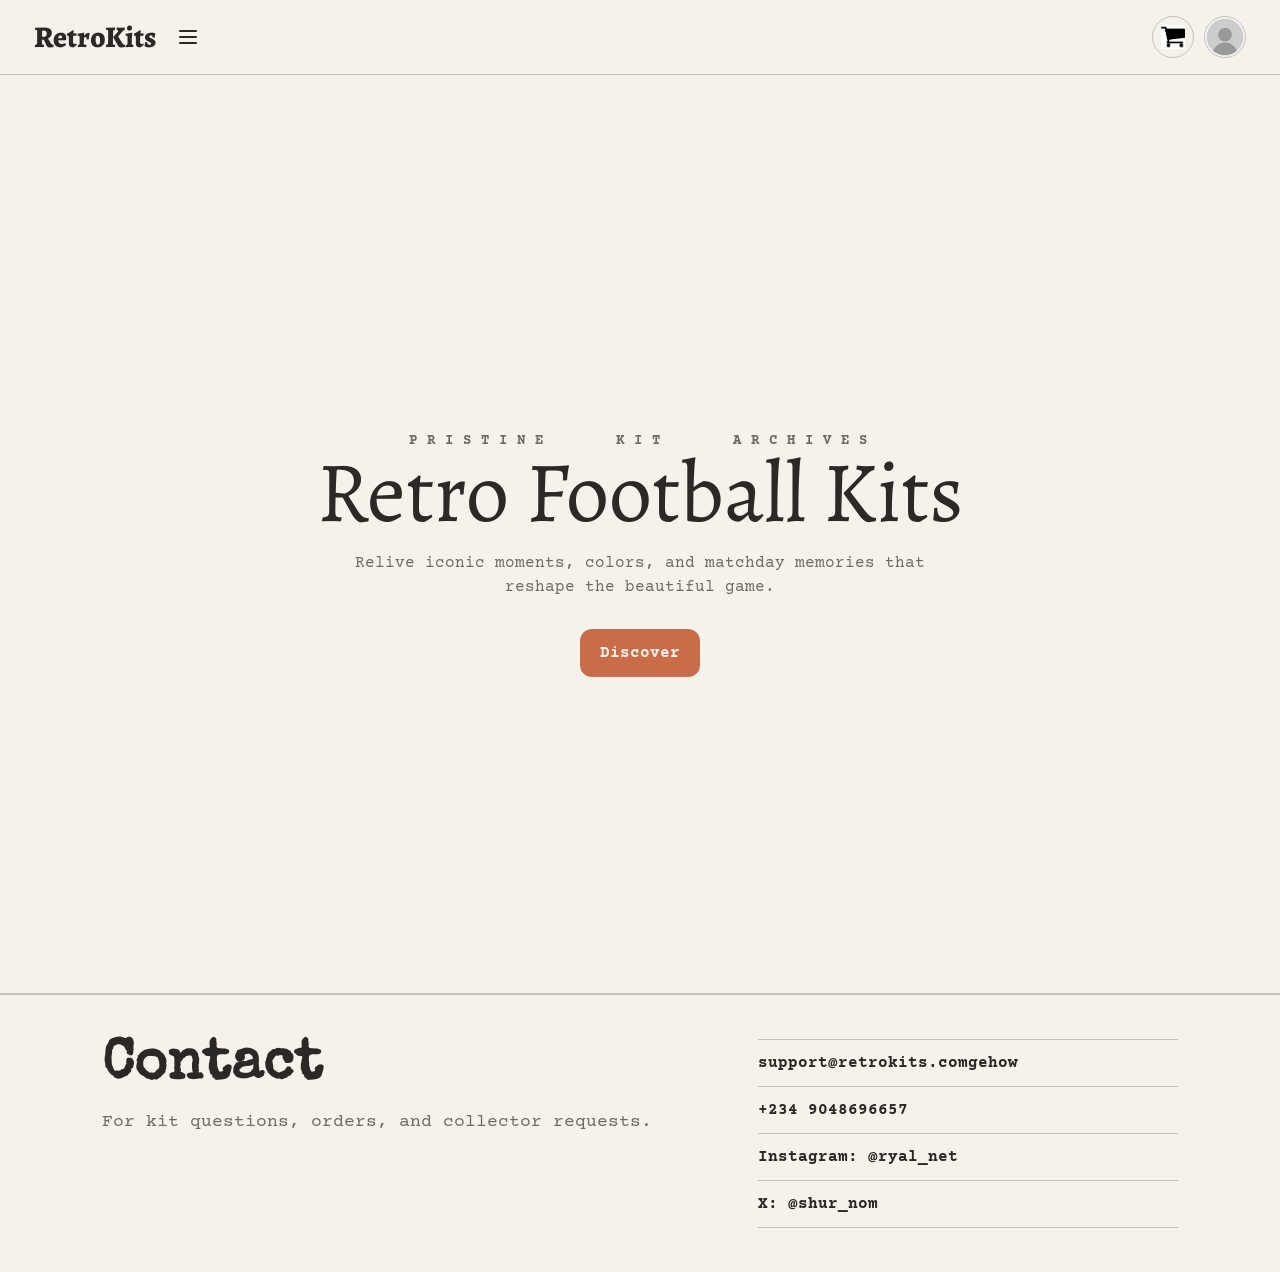
==== index.html @ 8211f749 "First Pushr" ====
<!DOCTYPE html>
<html lang="en">
<head>
  <meta charset="UTF-8">
  <meta name="viewport" content="width=device-width, initial-scale=1.0">
  <title>RetroKits Store</title>
  <link rel="stylesheet" href="style.css">
</head>
<body class="home-page">

<header class="navbar">
  <div class="brand-menu">
    <a class="logo" href="index.html">RetroKits</a>
    <button class="menu-toggle" type="button">
      <span></span>
      <span></span>
      <span></span>
    </button>
  </div>

  <nav class="site-menu" id="siteMenu">
    <a href="index.html">Home</a>
    <a href="pages/shop.html">Shop</a>
    <a href="pages/cart.html">Cart (<span id="cart-count">0</span>)</a>
    <button id="themeToggle" type="button">Toggle Theme</button>
  </nav>

  <div class="navbar-actions">
    <a class="cart-icon-link" href="pages/cart.html" aria-label="Cart">
      <img class="cart-icon" data-cart-icon alt="Cart">
    </a>
    <a class="profile-link" href="pages/profile.html">
      <span class="profile-icon"></span>
    </a>
  </div>
</header>

<section class="hero">
  <div class="hero-content">
    <p class="eyebrow">Pristine Kit Archives</p>
    <h1>Retro Football Kits</h1>
    <p class="hero-copy">Relive iconic moments, colors, and matchday memories that reshape the beautiful game.</p>
    <div class="hero-actions">
      <a class="btn" href="pages/shop.html">Discover</a>
    </div>
  </div>
</section>

<footer class="site-footer">
  <div>
    <h2>Contact</h2>
    <p>For kit questions, orders, and collector requests.</p>
  </div>

  <div class="footer-links">
    <a href="mailto:support@retrokits.com">support@retrokits.comgehow</a>
    <a href="tel:+2348000000000">+234 9048696657</a>
    <a href="https://www.instagram.com/stitchng" target="_blank" rel="noreferrer">Instagram: @ryal_net</a>
    <a href="https://x.com/stitchng" target="_blank" rel="noreferrer">X: @shur_nom</a>
  </div>
</footer>

<script src="script.js"></script>

</body>
</html>
---- style.css ----
@import url("https://fonts.googleapis.com/css2?family=Courier+Prime:wght@400;700&family=Special+Elite&family=Alegreya:wght@500;700;800&family=Alegreya+Sans:wght@400;500;700&display=swap");
@import url("https://fonts.cdnfonts.com/css/arexa");

body {
  margin: 0;
  font-family: "Courier Prime", "Courier New", monospace;
  background: var(--bg);
  color: var(--text);
  transition: 0.3s;
}

[hidden] {
  display: none !important;
}

.home-page {
  font-family: "Courier Prime", "Courier New", monospace;
}

.home-page h1,
.home-page h2,
.home-page h3 {
  font-family: "Special Elite", "Courier Prime", "Courier New", monospace;
}

.home-page .logo {
  font-family: "Alegreya", Georgia, serif;
  font-weight: 800;
}

.home-page .btn,
.home-page button,
.home-page nav a,
.home-page .card-meta,
.home-page .eyebrow {
  font-family: "Courier Prime", "Courier New", monospace;
}

h1,
h2,
h3,
.logo {
  font-family: "Alegreya", Georgia, serif;
}

.btn,
button,
nav a,
.card-meta,
.eyebrow {
  font-family: "Alegreya Sans", "Trebuchet MS", Arial, sans-serif;
}

body:not(.home-page) {
  font-family: "Alegreya Sans", "Trebuchet MS", Arial, sans-serif;
}

body:not(.home-page) .logo {
  font-family: "Alegreya", Georgia, serif;
  font-weight: 800;
}

.home-page .hero h1 {
  font-family: "Arexa", "Alegreya", Georgia, serif;
  font-weight: 400;
  letter-spacing: 0;
}

:root {
  --bg: #F5F1EB;
  --secondary: #D9E2EC;
  --text: #2b2926;
  --card: #fffaf3;
  --placeholder: #D9E2EC;
  --placeholder-text: #67717a;
  --placeholder-hover: #cbd7e2;
  --muted: #6f6a63;
  --line: #c9c1b6;
  --accent: #C96C4A;
  --accent-dark: #a9583d;
  --control: #fffaf3;
  --control-hover: #ebe4dc;
  --radius: 12px;
  --radius-lg: 16px;
}

.dark {
  --bg: #171614;
  --secondary: #303943;
  --text: #F5F1EB;
  --card: #211f1c;
  --placeholder: #303943;
  --placeholder-text: #c5ccd3;
  --placeholder-hover: #3b4651;
  --muted: #c9c0b5;
  --line: #4a443d;
  --accent: #C96C4A;
  --accent-dark: #dd7f5c;
  --control: #211f1c;
  --control-hover: #2a2723;
}

.navbar {
  display: flex;
  justify-content: space-between;
  gap: 18px;
  padding: 16px 34px;
  background: var(--bg);
  align-items: center;
  position: sticky;
  top: 0;
  z-index: 10;
  border-bottom: 1px solid var(--line);
}

.dark .navbar {
  background: var(--bg);
}

.brand-menu {
  align-items: center;
  display: flex;
  gap: 12px;
  position: relative;
}

.menu-toggle {
  align-items: center;
  background: transparent;
  border: 0;
  border-radius: 0;
  display: inline-flex;
  flex-direction: column;
  gap: 4px;
  height: 40px;
  justify-content: center;
  padding: 0;
  position: relative;
  width: 40px;
}

.menu-toggle:hover {
  background: transparent;
}

.menu-toggle > span {
  background: var(--text);
  border-radius: 999px;
  display: block;
  height: 2px;
  transition: transform 0.18s, opacity 0.18s;
  width: 18px;
}

.navbar.menu-open .menu-toggle > span:nth-child(1) {
  transform: translateY(6px) rotate(45deg);
}

.navbar.menu-open .menu-toggle > span:nth-child(2) {
  opacity: 0;
}

.navbar.menu-open .menu-toggle > span:nth-child(3) {
  transform: translateY(-6px) rotate(-45deg);
}

.site-menu {
  align-items: stretch;
  background: var(--card);
  border: 1px solid var(--line);
  border-radius: var(--radius);
  box-shadow: 0 18px 44px rgba(35, 49, 45, 0.16);
  display: none;
  flex-direction: column;
  min-width: 190px;
  padding: 8px;
  position: absolute;
  left: 34px;
  right: auto;
  top: calc(100% + 10px);
}

.navbar.menu-open .site-menu {
  display: flex;
}

.site-menu a,
.site-menu button {
  background: transparent;
  border: 0;
  border-radius: 8px;
  color: var(--text);
  font-size: 15px;
  font-weight: 700;
  margin: 0;
  padding: 11px 12px;
  text-align: left;
  text-decoration: none;
}

.site-menu a:hover,
.site-menu button:hover {
  background: var(--control-hover);
  color: var(--text);
}

.navbar-actions {
  align-items: center;
  display: flex;
  gap: 10px;
  margin-left: auto;
}

.cart-icon-link,
.profile-link {
  align-items: center;
  border: 1px solid var(--line);
  border-radius: 50%;
  color: var(--text);
  display: inline-flex;
  height: 40px;
  justify-content: center;
  overflow: hidden;
  position: relative;
  text-decoration: none;
  width: 40px;
}

.cart-icon-link:hover,
.profile-link:hover,
.profile-link.is-current {
  background: var(--control-hover);
}

.cart-icon {
  display: block;
  height: 24px;
  object-fit: contain;
  width: 24px;
}

.profile-icon {
  background: url("assets/profile-picture.jpg") center / cover no-repeat;
  border-radius: 50%;
  display: block;
  height: 100%;
  transition: transform 0.18s ease;
  width: 100%;
}

.profile-link:hover .profile-icon,
.profile-link.is-current .profile-icon {
  transform: scale(1.5);
}

.logo {
  font-weight: bold;
  font-size: 30px;
  color: var(--text);
  text-decoration: none;
}

.hero {
  min-height: calc(100vh - 66px);
  display: flex;
  flex-direction: column;
  align-items: center;
  justify-content: center;
  padding: 56px 8vw 28px;
  color: var(--text);
  text-align: center;
  position: relative;
  overflow: hidden;
  background: var(--bg);
  border-bottom: 1px solid var(--line);
}

.hero-content {
  max-width: 720px;
  margin: auto 0;
}

.eyebrow {
  align-items: center;
  margin-bottom: 0px;
  margin-left: 5px;
  margin-bottom: 10px;
  color: var(--muted);
  font-size: 14px;
  font-weight: 1000;
  letter-spacing: 10px;
  text-transform: uppercase;
  word-spacing: 45px;
}

.hero h1 {
  margin: 0 auto;
  max-width: 760px;
  font-size: clamp(42px, 8vw, 86px);
  line-height: 0.8;
}

.hero-copy {
  max-width: 580px;
  margin: 24px auto 0;
  color: var(--muted);
  font-size: 16px;
  line-height: 1.5;
}

.hero-actions {
  display: flex;
  justify-content: center;
  margin-top: 30px;
}

.btn {
  display: inline-block;
  padding: 15px 20px;
  background: var(--accent);
  color: var(--bg);
  text-decoration: none;
  border-radius: var(--radius);
  font-weight: 700;
  position: relative;
  transition: background 0.2s, color 0.2s, transform 0.5s;
}

.hero .btn:hover {
  background: var(--accent-dark);
  border-color: var(--accent-dark);
  color: var(--bg);
  transform: scale(1.1);
}

.hero-actions .btn {
  animation: discoverFloat 2s ease-in-out infinite;
}

.hero-actions .btn:hover {
  animation-play-state: paused;
}

@keyframes discoverFloat {
  0%, 100% { top: 0; }
  40% { top: -20px; }
}


.btn-secondary {
  background: transparent;
  border: 1px solid var(--text);
  color: var(--text);
}

.btn-secondary:hover {
  background: var(--text);
  color: var(--bg);
}

.hero-highlights {
  display: flex;
  flex-wrap: wrap;
  gap: 12px;
  justify-content: center;
  margin-top: 0;
  padding-top: 0;
}

.hero-highlights span {
  padding: 10px 14px;
  background: var(--card);
  border: 1px solid var(--line);
  border-radius: var(--radius);
  color: var(--text);
  font-weight: 700;
}

.site-footer {
  align-items: start;
  border-top: 1px solid var(--line);
  display: grid;
  gap: 32px;
  grid-template-columns: minmax(0, 1fr) minmax(260px, 420px);
  padding: 44px 8vw;
}

.site-footer h2 {
  font-size: clamp(34px, 5vw, 56px);
  line-height: 1;
  margin: 0 0 14px;
}

.site-footer p {
  color: var(--muted);
  font-size: 18px;
  line-height: 1.5;
  margin: 0;
}

.footer-links {
  border-top: 1px solid var(--line);
}

.footer-links a {
  border-bottom: 1px solid var(--line);
  color: var(--text);
  display: block;
  font-weight: 700;
  padding: 14px 0;
  text-decoration: none;
}

.footer-links a:hover {
  color: var(--muted);
}

.grid {
  display: grid;
  gap: 20px;
  grid-template-columns: repeat(auto-fit, minmax(220px, 1fr));
  padding: 0 20px 40px;
}

.shop-page {
  box-sizing: border-box;
  height: calc(100vh - 67px);
  overflow: hidden;
  padding: 34px 20px 20px;
}

.shop-header {
  display: grid;
  gap: 24px;
  margin: 0 auto 28px;
  max-width: 1180px;
}

.shop-header h1 {
  font-size: clamp(42px, 7vw, 76px);
  line-height: 1;
  margin: 0;
}

.shop-layout {
  align-items: stretch;
  display: grid;
  gap: 28px;
  grid-template-columns: minmax(230px, 280px) minmax(0, 1fr);
  height: 100%;
  margin: 0 auto;
  max-width: 1320px;
}

.shop-sidebar {
  min-height: 0;
  min-width: 0;
  overflow-x: hidden;
  overflow-y: auto;
  scrollbar-gutter: stable;
}

.control-panel,
.filter-group {
  border-bottom: 1px solid var(--line);
}

.filter-group:last-child {
  border-bottom: 0;
}

.panel-heading,
.filter-heading {
  color: var(--text);
  font-family: "Alegreya Sans", "Trebuchet MS", Arial, sans-serif;
  font-size: 14px;
  font-weight: 800;
  letter-spacing: 0;
  line-height: 1;
  margin: 0;
  padding: 16px 0 10px;
  text-transform: uppercase;
}

.panel-body {
  padding: 0 0 18px;
}

.field-label {
  color: var(--muted);
  display: grid;
  font-size: 13px;
  font-weight: 700;
  gap: 8px;
  text-transform: uppercase;
}

.field-label input,
.field-label select {
  background: var(--control);
  border: 1px solid var(--line);
  border-radius: var(--radius);
  color: var(--text);
  font: inherit;
  padding: 12px;
  width: 100%;
  box-sizing: border-box;
}

.shop-search-input {
  background: var(--control);
  border: 1px solid var(--line);
  border-radius: var(--radius);
  color: var(--text);
  font: inherit;
  padding: 12px;
  width: 100%;
  box-sizing: border-box;
}

.sort-direction {
  display: grid;
  gap: 8px;
  grid-template-columns: 1fr 1fr;
  margin-top: 12px;
}

.direction-button {
  align-items: center;
  background: var(--control);
  border: 1px solid var(--line);
  color: var(--text);
  display: inline-flex;
  font-size: 24px;
  height: 42px;
  justify-content: center;
  padding: 0;
  position: relative;
}

.direction-button.is-active {
  border-color: var(--text);
  box-shadow: inset 0 0 0 2px var(--text);
}

.direction-button::after {
  background: var(--text);
  border: 1px solid var(--line);
  border-radius: 8px;
  bottom: calc(100% + 8px);
  color: var(--bg);
  content: attr(data-tooltip);
  font-size: 12px;
  font-weight: 700;
  left: 50%;
  line-height: 1;
  opacity: 0;
  padding: 7px 8px;
  pointer-events: none;
  position: absolute;
  transform: translate(-50%, 4px);
  transition: opacity 0.16s, transform 0.16s;
  white-space: nowrap;
  z-index: 6;
}

.direction-button:hover::after,
.direction-button:focus-visible::after {
  opacity: 1;
  transform: translate(-50%, 0);
}

.filter-options {
  display: grid;
  gap: 10px;
  padding: 0 0 16px;
}

.filter-option {
  align-items: center;
  color: var(--text);
  cursor: pointer;
  display: flex;
  gap: 10px;
  font-weight: 700;
}

.filter-option input {
  accent-color: var(--text);
  height: 16px;
  width: 16px;
}

.shop-results {
  min-height: 0;
  min-width: 0;
  overflow-y: auto;
  padding-left: 28px;
  padding-right: 18px;
  scrollbar-gutter: stable;
}

.shop-controls {
  align-items: end;
  display: grid;
  gap: 14px;
  grid-template-columns: minmax(220px, 1fr) repeat(2, minmax(160px, 220px));
}

.shop-controls label {
  color: var(--muted);
  display: grid;
  font-size: 13px;
  font-weight: 700;
  gap: 8px;
  text-transform: uppercase;
}

.shop-controls input,
.shop-controls select {
  background: var(--control);
  border: 1px solid var(--line);
  border-radius: var(--radius);
  color: var(--text);
  font: inherit;
  padding: 12px;
  width: 100%;
  box-sizing: border-box;
}

.shop-empty {
  color: var(--muted);
  font-size: 18px;
  font-weight: 700;
  margin: 0 0 22px;
}

.shop-grid {
  align-items: stretch;
  grid-template-columns: repeat(3, minmax(0, 1fr));
  padding-left: 0;
  padding-right: 0;
}

.card {
  background: var(--card);
  border: 1px solid var(--line);
  border-radius: var(--radius);
  cursor: pointer;
  display: grid;
  gap: 14px;
  grid-template-rows: auto minmax(52px, auto);
  height: 100%;
  min-height: 250px;
  padding: 14px;
  transition: transform 0.2s, background 0.2s, color 0.2s;
  box-sizing: border-box;
}

.card:hover,
.card:focus {
  background: var(--control-hover);
  color: var(--text);
  outline: none;
  /* transform: translateY(-20px); */
  transform: scale(1.1);
}

.card h3 {
  align-items: center;
  display: flex;
  font-size: 22px;
  justify-content: center;
  line-height: 1.1;
  margin: 0;
  min-height: 52px;
  text-align: center;
}

.card-copy {
  display: grid;
  justify-items: center;
}

.card-meta {
  display: block;
  margin-top: 18px;
  color: var(--muted);
  font-size: 13px;
  font-weight: 700;
  text-transform: uppercase;
}

.card:hover .card-meta,
.card:focus .card-meta {
  color: var(--bg);
}

.card-image-space {
  align-items: center;
  aspect-ratio: 3 / 4;
  background: var(--placeholder);
  border: 1px solid var(--line);
  border-radius: var(--radius);
  box-sizing: border-box;
  display: flex;
  justify-content: center;
  overflow: hidden;
  width: 100%;
}

.card-image-space img {
  display: block;
  height: 100%;
  object-fit: cover;
  object-position: center;
  width: 100%;
}

.card-image-space span {
  color: var(--placeholder-text);
  font-size: 13px;
  font-weight: 700;
  padding: 16px;
  text-align: center;
  text-transform: uppercase;
}

.card:hover .card-image-space,
.card:focus .card-image-space {
  background: var(--placeholder-hover);
  border-color: var(--placeholder-hover);
}

.card:hover .card-image-space span,
.card:focus .card-image-space span {
  color: var(--placeholder-text);
}

.pagination {
  align-items: center;
  display: flex;
  gap: 22px;
  justify-content: center;
  padding: 4px 0 48px;
}

.page-numbers {
  display: flex;
  flex-wrap: wrap;
  gap: 8px;
  justify-content: center;
}

.page-button {
  background: transparent;
  border: 1px solid transparent;
  color: var(--text);
  min-width: 42px;
  padding: 10px 12px;
}

.page-button:hover,
.page-number.is-current {
  background: var(--control-hover);
  border-color: var(--line);
  color: var(--text);
}

button {
  padding: 12px 18px;
  background: var(--secondary);
  border: 1px solid var(--secondary);
  color: var(--text);
  cursor: pointer;
  border-radius: var(--radius);
  font-weight: 700;
}

button:hover {
  background: var(--control-hover);
  color: var(--text);
}

.btn,
#add,
#checkoutLink,
.checkout-form button {
  background: var(--accent);
  border-color: var(--accent);
  color: var(--bg);
}

.btn:hover,
#add:hover,
#checkoutLink:hover,
.checkout-form button:hover {
  background: var(--accent-dark);
  border-color: var(--accent-dark);
  color: var(--bg);
}

.btn.btn-secondary,
button.btn-secondary {
  background: transparent;
  border: 1px solid var(--text);
  color: var(--text);
}

.btn.btn-secondary:hover,
button.btn-secondary:hover {
  background: var(--text);
  border-color: var(--text);
  color: var(--bg);
}

button.btn-secondary {
  background: transparent;
  border: 1px solid var(--text);
  color: var(--text);
}

button.btn-secondary:hover {
  background: var(--text);
  color: var(--bg);
}

.product-detail {
  max-width: 1180px;
  padding: 52px 8vw;
}

.back-link {
  align-items: center;
  color: var(--text);
  display: inline-flex;
  font-weight: 700;
  font-size: 25px;
  line-height: 1;
  margin-top: auto;
  margin-bottom: 30px;
  padding: 0;
  text-decoration: none;
}

.back-link:hover {
  text-decoration: underline;
}

.product-layout {
  align-items: stretch;
  display: grid;
  gap: 42px;
  grid-template-columns: minmax(240px, 360px) minmax(0, 1fr);
}

.product-media {
  display: flex;
  flex-direction: column;
  height: 100%;
}

.product-picture {
  align-items: center;
  aspect-ratio: 4 / 5;
  background: var(--placeholder);
  border: 1px solid var(--line);
  border-radius: var(--radius-lg);
  display: flex;
  justify-content: center;
  min-height: 400px;
  overflow: hidden;
  padding: 0;
  width: 100%;
  box-sizing: border-box;
}

.product-picture span {
  color: var(--placeholder-text);
  font-size: 14px;
  font-weight: 800;
  letter-spacing: 0;
  padding: 24px;
  text-align: center;
  text-transform: uppercase;
}

.product-picture img {
  display: block;
  height: 100%;
  object-fit: cover;
  object-position: center;
  width: 100%;
}

.product-price,
#cartTotal,
#orderTotal,
#totalSpent,
#reorderTotal,
.order-total,
.mini-cart-total span:last-child {
  color: var(--text);
  font-family: "Alegreya Sans", "Trebuchet MS", Arial, sans-serif;
  font-weight: 700;
  letter-spacing: 0;
  line-height: 1;
}

.product-price {
  font-size: 26px;
  margin: 4px 0 0;
}

.product-info {
  border-bottom: 1px solid var(--line);
  border-top: 1px solid var(--line);
  display: flex;
  flex-direction: column;
  min-width: 0;
  padding: 24px 0;
}

.product-summary {
  color: var(--muted);
  font-size: 20px;
  line-height: 1.6;
  max-width: 650px;
}

.product-specs {
  display: block;
  gap: 0;
  margin: 22px 0;
  border-bottom: 1px solid var(--line);
  border-top: 1px solid var(--line);
}

.product-specs div {
  align-items: center;
  display: grid;
  grid-template-columns: 130px minmax(0, 1fr);
  padding: 18px;
  border-top: 1px solid var(--line);
}

.product-specs div:first-child {
  border-top: none;
}

.product-specs dt {
  color: var(--muted);
  font-size: 13px;
  font-weight: 700;
  margin-bottom: 8px;
  text-transform: uppercase;
}

.product-specs dd {
  margin: 0;
  font-size: 16px;
  font-weight: 700;
}

.size-picker {
  color: var(--muted);
  border: 0;
  display: block;
  font-size: 13px;
  font-weight: 700;
  margin: 0 0 18px;
  padding: 0;
  text-transform: uppercase;
}

.size-picker legend {
  align-items: center;
  display: flex;
  margin-bottom: 10px;
  padding: 0;
}

.size-info {
  color: var(--text);
  cursor: help;
  display: inline-block;
  position: relative;
}

.size-info-popover {
  background: var(--text);
  border: 1px solid var(--line);
  border-radius: 8px;
  bottom: calc(100% + 8px);
  color: var(--bg);
  font-size: 12px;
  font-weight: 700;
  left: 50%;
  line-height: 1.25;
  opacity: 0;
  padding: 8px 10px;
  pointer-events: none;
  position: absolute;
  text-transform: none;
  transform: translate(-50%, 4px);
  transition: opacity 0.16s, transform 0.16s;
  white-space: nowrap;
  z-index: 6;
}

.size-info:hover .size-info-popover {
  opacity: 1;
  transform: translate(-50%, 0);
}

.size-options {
  display: flex;
  flex-wrap: wrap;
  gap: 8px;
}

.size-options label {
  cursor: pointer;
  position: relative;
}

.size-options input {
  position: absolute;
  opacity: 0;
  pointer-events: none;
}

.size-options span {
  align-items: center;
  background: var(--control);
  border: 1px solid var(--line);
  border-radius: var(--radius);
  color: var(--text);
  display: inline-flex;
  height: 42px;
  justify-content: center;
  min-width: 48px;
  padding: 0 12px;
  position: relative;
}

.size-options span::after {
  background: var(--text);
  border: 1px solid var(--line);
  border-radius: 8px;
  bottom: calc(100% + 8px);
  color: var(--bg);
  content: attr(data-fit);
  font-size: 12px;
  font-weight: 700;
  left: 50%;
  line-height: 1;
  opacity: 0;
  padding: 7px 8px;
  pointer-events: none;
  position: absolute;
  transform: translate(-50%, 4px);
  transition: opacity 0.16s, transform 0.16s;
  white-space: nowrap;
  z-index: 5;
}

.size-options label:hover span::after,
.size-options input:focus-visible + span::after {
  opacity: 1;
  transform: translate(-50%, 0);
}

.size-options input:checked + span,
.size-options input:focus-visible + span {
  border-color: var(--text);
  box-shadow: inset 0 0 0 2px var(--text);
}

.quantity-picker {
  color: var(--muted);
  display: grid;
  font-size: 13px;
  font-weight: 700;
  gap: 10px;
  margin-bottom: 22px;
  text-transform: uppercase;
}

.quantity-stepper {
  align-items: center;
  display: flex;
  gap: 8px;
}

.quantity-stepper button {
  align-items: center;
  display: inline-flex;
  height: 42px;
  justify-content: center;
  padding: 0;
  width: 42px;
}

.quantity-stepper input {
  background: var(--control);
  border: 1px solid var(--line);
  border-radius: var(--radius);
  color: var(--text);
  font: inherit;
  font-weight: 700;
  height: 42px;
  padding: 0 8px;
  text-align: center;
  width: 68px;
  box-sizing: border-box;
  appearance: textfield;
  -moz-appearance: textfield;
}

.quantity-stepper input::-webkit-outer-spin-button,
.quantity-stepper input::-webkit-inner-spin-button {
  -webkit-appearance: none;
  margin: 0;
}

.cart-action {
  align-items: center;
  display: flex;
  flex-wrap: wrap;
  gap: 14px;
  margin-top: auto;
}

.cart-message {
  color: var(--muted);
  font-weight: 700;
  margin: 0;
  opacity: 0;
  transition: opacity 0.2s;
}

.cart-message.show {
  opacity: 1;
}

.cart-page,
.checkout-page {
  max-width: 1040px;
  padding: 52px 8vw;
}

.cart-page h1,
.checkout-page h1 {
  font-size: clamp(42px, 7vw, 76px);
  line-height: 1;
  margin: 0 0 34px;
}

.cart-empty {
  color: var(--muted);
  font-size: 20px;
}

.cart-undo {
  align-items: center;
  background: var(--text);
  border: 1px solid var(--secondary);
  border-radius: var(--radius-lg);
  bottom: 24px;
  box-shadow: 0 18px 44px rgba(35, 49, 45, 0.24);
  color: var(--bg);
  display: none;
  gap: 18px;
  justify-content: space-between;
  margin: 0;
  max-width: min(420px, calc(100vw - 40px));
  overflow: hidden;
  padding: 16px 18px;
  position: fixed;
  right: 24px;
  z-index: 40;
}

.cart-undo.show {
  display: flex;
}

.undo-copy {
  display: grid;
  gap: 4px;
}

.undo-copy strong {
  font-weight: 700;
}

.undo-copy span {
  color: var(--card);
  font-size: 13px;
  line-height: 1.35;
}

.cart-undo button {
  background: var(--secondary);
  border-color: var(--secondary);
  color: #2b2926;
  flex: 0 0 auto;
  padding: 8px 12px;
}

.cart-undo button:hover {
  background: var(--control-hover);
  border-color: var(--control-hover);
  color: var(--text);
}

.undo-progress {
  animation: undoShrink 6s linear forwards;
  background: var(--secondary);
  bottom: 0;
  height: 4px;
  left: 0;
  position: absolute;
  transform-origin: left center;
  width: 100%;
}

@keyframes undoShrink {
  from {
    transform: scaleX(1);
  }

  to {
    transform: scaleX(0);
  }
}

.cart-list,
.order-list {
  list-style: none;
  margin: 0;
  padding: 0;
}

.cart-row {
  align-items: center;
  border-top: 1px solid var(--line);
  display: grid;
  gap: 18px;
  grid-template-columns: minmax(0, 1fr) auto auto;
  padding: 18px 0;
}

.cart-row:last-child {
  border-bottom: 1px solid var(--line);
}

.cart-row span {
  color: var(--muted);
  display: block;
  margin-top: 6px;
}

.cart-item-link {
  color: var(--text);
  font-weight: 800;
  text-decoration: none;
}

.cart-item-link:hover {
  text-decoration: underline;
}

.quantity-controls {
  align-items: center;
  display: flex;
  gap: 12px;
}

.quantity-controls button {
  align-items: center;
  display: inline-flex;
  height: 34px;
  justify-content: center;
  padding: 0;
  width: 34px;
}

.cart-summary {
  align-items: center;
  border-bottom: 1px solid var(--line);
  display: flex;
  justify-content: space-between;
  margin: 24px 0;
  padding-bottom: 18px;
}

.cart-summary span {
  color: var(--muted);
  font-weight: 700;
  text-transform: uppercase;
}

.cart-summary strong {
  font-size: 28px;
}

.cart-actions {
  display: flex;
  flex-wrap: wrap;
  gap: 12px;
}

.btn.disabled {
  opacity: 0.35;
  pointer-events: none;
}

button:disabled {
  cursor: not-allowed;
  opacity: 0.35;
}

.checkout-grid {
  display: grid;
  gap: 48px;
  grid-template-columns: minmax(0, 1fr) minmax(280px, 420px);
}

.order-list li {
  border-top: 1px solid var(--line);
  padding: 16px 0;
}

.order-list li:last-child {
  border-bottom: 1px solid var(--line);
}

.checkout-form {
  border-top: 1px solid var(--line);
  display: grid;
  gap: 18px;
  padding-top: 18px;
}

.checkout-form label {
  color: var(--muted);
  display: grid;
  font-size: 13px;
  font-weight: 700;
  gap: 8px;
  text-transform: uppercase;
}

.checkout-form input {
  background: var(--control);
  border: 1px solid var(--line);
  border-radius: var(--radius);
  color: var(--text);
  font: inherit;
  padding: 12px;
}

.checkout-form input.input-error {
  border-color: #b00020;
}

.checkout-form input.input-error::placeholder {
  color: #b00020;
  opacity: 1;
}

.simple-page {
  max-width: 760px;
  padding: 52px 8vw;
}

.simple-page h1 {
  font-size: clamp(42px, 7vw, 76px);
  line-height: 1;
  margin: 0 0 24px;
}

.simple-page p {
  color: var(--muted);
  font-size: 20px;
  line-height: 1.6;
}

.simple-page input {
  background: var(--control);
  border: 1px solid var(--line);
  border-radius: var(--radius);
  color: var(--text);
  font: inherit;
  max-width: 420px;
  padding: 12px;
  width: 100%;
}

.password-field {
  align-items: stretch;
  display: flex;
  gap: 10px;
  max-width: 446px;
}

.password-field input {
  max-width: none;
}

.password-field button {
  min-width: 86px;
}

.auth-page {
  display: grid;
  min-height: calc(100vh - 66px);
  place-items: start center;
  padding: 52px 8vw;
}

.auth-panel {
  border-bottom: 1px solid var(--line);
  border-top: 1px solid var(--line);
  max-width: 460px;
  padding: 24px 0;
  width: 100%;
}

.auth-tabs {
  border-bottom: 1px solid var(--line);
  display: grid;
  gap: 8px;
  grid-template-columns: 1fr 1fr;
  margin-bottom: 22px;
  padding-bottom: 14px;
}

.auth-tab {
  background: transparent;
  border-color: var(--line);
  color: var(--text);
}

.auth-tab.active {
  background: var(--secondary);
}

.auth-form {
  display: grid;
  gap: 16px;
}

.auth-form label {
  color: var(--muted);
  display: grid;
  font-size: 13px;
  font-weight: 700;
  gap: 8px;
  text-transform: uppercase;
}

.auth-form input {
  background: var(--control);
  border: 1px solid var(--line);
  border-radius: var(--radius);
  color: var(--text);
  font: inherit;
  padding: 12px;
  width: 100%;
  box-sizing: border-box;
}

.auth-form .password-field {
  max-width: none;
}

.remember-row {
  align-items: center;
  display: flex !important;
  gap: 10px !important;
  text-transform: none !important;
}

.remember-row input {
  accent-color: var(--text);
  width: auto;
}

.form-message {
  color: var(--muted);
  font-weight: 700;
  line-height: 1.45;
  margin: 0;
}

.field-group {
  display: grid;
  gap: 8px;
}

.field-error {
  color: var(--accent);
  font-weight: 700;
  font-size: 13px;
  margin: 0;
  line-height: 1.45;
}

.welcome-alert {
  background: var(--text);
  border: 1px solid var(--line);
  border-radius: var(--radius);
  box-shadow: 0 18px 44px rgba(35, 49, 45, 0.24);
  color: var(--bg);
  font-weight: 700;
  left: 50%;
  padding: 14px 18px;
  position: fixed;
  top: 88px;
  transform: translateX(-50%);
  z-index: 60;
}

.account-panel h2 {
  font-size: clamp(32px, 5vw, 54px);
  line-height: 1;
  margin: 0 0 14px;
}

.account-panel p:not(.eyebrow) {
  color: var(--muted);
  margin: 0 0 22px;
}

.profile-page {
  max-width: 1400px;
  padding: 52px 8vw;
}

.profile-dashboard-grid {
  display: grid;
  gap: 24px;
  grid-template-columns: repeat(6, 1fr);
  margin-bottom: 32px;
}

.dashboard-card {
  background: var(--card);
  border: 1px solid var(--line);
  border-radius: var(--radius-lg);
  padding: 24px;
  display: flex;
  flex-direction: column;
}

.profile-summary-card {
  grid-column: span 2;
}

.profile-avatar {
  aspect-ratio: 1;
  border: 2px solid var(--line);
  border-radius: 50%;
  display: block;
  height: 84px;
  margin-bottom: 18px;
  object-fit: cover;
  width: 84px;
}

.profile-summary-card h2 {
  font-size: 24px;
  margin: 0 0 8px;
  line-height: 1;
}

.profile-summary-card p {
  color: var(--muted);
  font-size: 14px;
  margin: 0 0 20px;
}

.mini-cart-card {
  grid-column: span 1;
}

.mini-cart-card h3 {
  font-size: 16px;
  margin: 0 0 16px;
  font-weight: 700;
}

.mini-cart-items {
  list-style: none;
  margin: 0;
  padding: 0;
  gap: 12px;
  display: flex;
  flex-direction: column;
  margin-bottom: 16px;
}

.mini-cart-item {
  font-size: 13px;
  color: var(--muted);
  padding: 8px 0;
  border-bottom: 1px solid var(--line);
}

.mini-cart-item:last-child {
  border-bottom: none;
}

.mini-cart-summary {
  border-top: 1px solid var(--line);
  padding-top: 12px;
  margin-top: auto;
}

.mini-cart-total {
  display: flex;
  justify-content: space-between;
  font-weight: 700;
  margin-bottom: 14px;
}

.mini-cart-empty {
  color: var(--muted);
  text-align: center;
  padding: 20px 0;
  font-size: 14px;
}

.mini-cart-actions {
  display: flex;
  gap: 10px;
  flex-direction: column;
}

.mini-cart-actions a,
.mini-cart-actions button {
  font-size: 13px;
  padding: 10px 12px;
}

.current-deliveries-card {
  grid-column: span 6;
}

.current-deliveries-card h3 {
  font-size: 18px;
  margin: 0 0 18px;
  font-weight: 700;
}

.deliveries-list {
  list-style: none;
  margin: 0;
  padding: 0;
  display: grid;
  gap: 16px;
  grid-template-columns: repeat(auto-fit, minmax(280px, 1fr));
}

.delivery-item {
  border: 1px solid var(--line);
  border-radius: var(--radius);
  padding: 16px;
  background: var(--bg);
}

.delivery-header {
  display: flex;
  justify-content: space-between;
  margin-bottom: 12px;
  font-weight: 700;
}

.delivery-order-id {
  font-size: 14px;
  color: var(--text);
}

.delivery-date {
  font-size: 13px;
  color: var(--muted);
  font-weight: 400;
}

.progress-tracker {
  display: flex;
  justify-content: space-between;
  align-items: center;
  margin: 16px 0;
  gap: 8px;
}

.status-step {
  display: flex;
  flex-direction: column;
  align-items: center;
  flex: 1;
  font-size: 11px;
  text-align: center;
}

.status-dot {
  width: 20px;
  height: 20px;
  border-radius: 50%;
  margin-bottom: 6px;
  background: var(--placeholder);
  border: 2px solid var(--line);
  transition: all 0.3s;
}

.status-step.active .status-dot,
.status-step.completed .status-dot {
  border-color: var(--accent);
}

.status-step.completed .status-dot {
  background: var(--accent);
}

.status-step.active .status-dot {
  background: var(--accent);
  box-shadow: 0 0 0 4px rgba(201, 108, 74, 0.2);
}

.status-label {
  color: var(--muted);
  font-weight: 600;
}

.status-step.active .status-label,
.status-step.completed .status-label {
  color: var(--text);
}

.delivery-info {
  font-size: 13px;
  color: var(--muted);
  padding: 8px 0;
}

.order-history-card {
  grid-column: span 6;
}

.order-history-card h3 {
  font-size: 18px;
  margin: 0 0 18px;
  font-weight: 700;
}

.search-container {
  display: grid;
  gap: 12px;
  margin-bottom: 20px;
  grid-template-columns: 1fr 1fr auto;
}

.search-input {
  background: var(--control);
  border: 1px solid var(--line);
  border-radius: var(--radius);
  color: var(--text);
  font: inherit;
  padding: 12px;
  font-size: 14px;
}

.date-range-group {
  display: flex;
  gap: 8px;
}

.date-range-group input {
  background: var(--control);
  border: 1px solid var(--line);
  border-radius: var(--radius);
  color: var(--text);
  font: inherit;
  padding: 12px;
  font-size: 13px;
  flex: 1;
}

.search-btn {
  background: var(--accent);
  border: 1px solid var(--accent);
  color: var(--bg);
  padding: 12px 20px;
  border-radius: var(--radius);
  font-weight: 700;
  cursor: pointer;
  font-size: 14px;
}

.search-btn:hover {
  background: var(--accent-dark);
  border-color: var(--accent-dark);
}

.order-history-list {
  list-style: none;
  margin: 0;
  padding: 0;
}

.order-history-item {
  border-bottom: 1px solid var(--line);
  padding: 16px 0;
}

.order-history-item:last-child {
  border-bottom: none;
}

.order-row {
  display: grid;
  gap: 16px;
  grid-template-columns: auto 1fr auto auto;
  align-items: center;
}

.order-id-date {
  display: flex;
  flex-direction: column;
  gap: 4px;
}

.order-id {
  font-weight: 700;
  font-size: 14px;
  color: var(--text);
}

.order-date {
  font-size: 13px;
  color: var(--muted);
}

.order-items-summary {
  font-size: 14px;
  color: var(--muted);
}

.order-total {
  font-weight: 700;
  font-size: 16px;
  min-width: 80px;
  text-align: right;
}

.order-action {
  display: flex;
  gap: 8px;
}

.order-action button {
  padding: 8px 14px;
  font-size: 12px;
  background: var(--accent);
  border: 1px solid var(--accent);
  color: var(--bg);
  border-radius: var(--radius);
  cursor: pointer;
  font-weight: 700;
}

.order-action button:hover {
  background: var(--accent-dark);
  border-color: var(--accent-dark);
}

.empty-state {
  text-align: center;
  padding: 40px 20px;
  color: var(--muted);
}

.empty-state h4 {
  font-size: 16px;
  font-weight: 700;
  margin: 0 0 8px;
  color: var(--text);
}

.empty-state p {
  font-size: 14px;
  margin: 0;
}

.reorder-modal {
  display: none;
  position: fixed;
  top: 0;
  left: 0;
  right: 0;
  bottom: 0;
  background: rgba(0, 0, 0, 0.5);
  z-index: 100;
  align-items: center;
  justify-content: center;
}

.reorder-modal.show {
  display: flex;
}

.reorder-modal-content {
  background: var(--card);
  border-radius: var(--radius-lg);
  padding: 32px;
  max-width: 500px;
  max-height: 80vh;
  overflow-y: auto;
  box-shadow: 0 24px 56px rgba(0, 0, 0, 0.3);
}

.reorder-modal h3 {
  font-size: 20px;
  margin: 0 0 16px;
  font-weight: 700;
}

.reorder-items-list {
  list-style: none;
  margin: 0;
  padding: 0;
  gap: 12px;
  display: flex;
  flex-direction: column;
  margin-bottom: 24px;
  border-bottom: 1px solid var(--line);
  padding-bottom: 16px;
}

.reorder-item {
  display: grid;
  gap: 8px;
  font-size: 14px;
}

.reorder-item-name {
  font-weight: 700;
  color: var(--text);
}

.reorder-item-details {
  color: var(--muted);
  font-size: 13px;
}

.reorder-modal-actions {
  display: flex;
  gap: 12px;
}

.reorder-modal-actions button {
  flex: 1;
  padding: 12px;
  border: none;
  border-radius: var(--radius);
  font-weight: 700;
  cursor: pointer;
  font-size: 14px;
}

.reorder-confirm {
  background: var(--accent);
  color: var(--bg);
}

.reorder-confirm:hover {
  background: var(--accent-dark);
}

.reorder-cancel {
  background: var(--line);
  color: var(--text);
}

.reorder-cancel:hover {
  background: var(--control-hover);
}

@media (max-width: 1199px) {
  .profile-dashboard-grid {
    grid-template-columns: repeat(3, 1fr);
  }

  .profile-summary-card {
    grid-column: span 1;
  }

  .mini-cart-card {
    grid-column: span 1;
  }

  .current-deliveries-card {
    grid-column: span 3;
  }

  .order-history-card {
    grid-column: span 3;
  }
}

@media (max-width: 768px) {
  .profile-page {
    padding: 32px 20px;
  }

  .profile-dashboard-grid {
    grid-template-columns: 1fr;
    gap: 18px;
  }

  .profile-summary-card,
  .mini-cart-card,
  .current-deliveries-card,
  .order-history-card {
    grid-column: span 1;
  }

  .search-container {
    grid-template-columns: 1fr;
  }

  .date-range-group {
    flex-direction: column;
  }

  .order-row {
    grid-template-columns: 1fr;
    gap: 8px;
  }

  .order-total {
    text-align: left;
  }

  .deliveries-list {
    grid-template-columns: 1fr;
  }

  .reorder-modal-content {
    padding: 24px;
    max-width: calc(100vw - 40px);
  }
}

.profile-guest {
  border-bottom: 1px solid var(--line);
  border-top: 1px solid var(--line);
  max-width: 680px;
  padding: 28px 0;
}

.profile-guest h1,
.profile-heading h1 {
  font-size: clamp(42px, 7vw, 76px);
  line-height: 1;
  margin: 0 0 16px;
}

.profile-guest p:not(.eyebrow),
.profile-heading p {
  color: var(--muted);
  font-size: 18px;
  line-height: 1.6;
  margin: 0 0 24px;
}

.profile-heading {
  align-items: end;
  border-bottom: 1px solid var(--line);
  display: flex;
  gap: 24px;
  justify-content: space-between;
  padding-bottom: 24px;
}

.profile-stats {
  display: grid;
  gap: 16px;
  grid-template-columns: repeat(3, minmax(0, 1fr));
  margin: 24px 0 38px;
}

.profile-stats div {
  background: var(--card);
  border: 1px solid var(--line);
  border-radius: var(--radius);
  padding: 18px;
}

.profile-stats span {
  color: var(--muted);
  display: block;
  font-size: 13px;
  font-weight: 700;
  margin-bottom: 8px;
  text-transform: uppercase;
}

.profile-stats strong {
  font-size: 28px;
}

.profile-section {
  border-top: 1px solid var(--line);
  padding-top: 24px;
}

.section-heading {
  align-items: center;
  display: flex;
  justify-content: space-between;
  gap: 20px;
  margin-bottom: 18px;
}

.section-heading h2 {
  font-size: clamp(32px, 5vw, 52px);
  line-height: 1;
  margin: 0;
}

.section-heading a {
  color: var(--text);
  font-weight: 700;
}

.profile-empty {
  color: var(--muted);
  font-size: 18px;
  font-weight: 700;
}

.order-history {
  display: grid;
  gap: 18px;
}

.order-card {
  background: var(--card);
  border: 1px solid var(--line);
  border-radius: var(--radius);
  padding: 18px;
}

.order-card-header,
.order-card li {
  align-items: center;
  display: flex;
  gap: 16px;
  justify-content: space-between;
}

.order-card-header {
  border-bottom: 1px solid var(--line);
  padding-bottom: 14px;
}

.order-card-header span,
.order-customer span {
  color: var(--muted);
  display: block;
  font-size: 13px;
  font-weight: 700;
  margin-top: 5px;
}

.order-customer {
  border-bottom: 1px solid var(--line);
  display: grid;
  gap: 8px;
  grid-template-columns: repeat(3, minmax(0, 1fr));
  padding: 14px 0;
}

.order-card ul {
  list-style: none;
  margin: 0;
  padding: 0;
}

.order-card li {
  border-bottom: 1px solid var(--line);
  padding: 12px 0;
}

.order-card li:last-child {
  border-bottom: 0;
  padding-bottom: 0;
}

@media (max-width: 760px) {
  .shop-page {
    height: auto;
    overflow: visible;
  }

  .navbar {
    align-items: center;
    flex-direction: row;
    padding: 16px 20px;
  }

  nav a {
    display: inline-block;
    margin: 6px 10px 6px 0;
  }

  .site-menu a,
  .site-menu button {
    display: block;
    margin: 0;
  }

  .site-menu {
    left: 20px;
    right: auto;
    top: calc(100% + 8px);
  }

  .hero {
    min-height: calc(100vh - 160px);
    padding: 44px 22px 24px;
  }

  .hero-copy {
    font-size: 17px;
  }

  .product-layout {
    grid-template-columns: 1fr;
  }

  .product-picture {
    min-height: 360px;
    position: static;
  }

  .product-specs div {
    grid-template-columns: 1fr;
    gap: 8px;
  }

  .cart-row,
  .checkout-grid,
  .shop-controls {
    grid-template-columns: 1fr;
  }

  .shop-layout {
    height: auto;
    grid-template-columns: 1fr;
  }

  .shop-sidebar {
    overflow: visible;
    padding-right: 0;
  }

  .shop-results {
    overflow: visible;
    padding-left: 0;
    padding-right: 0;
  }

  .shop-grid {
    grid-template-columns: 1fr;
  }

  .quantity-controls {
    justify-content: flex-start;
  }

  .site-footer {
    grid-template-columns: 1fr;
  }

  .profile-heading {
    align-items: start;
    flex-direction: column;
  }

  .profile-stats,
  .order-customer {
    grid-template-columns: 1fr;
  }

  .order-card-header,
  .order-card li,
  .section-heading {
    align-items: start;
    flex-direction: column;
  }
}
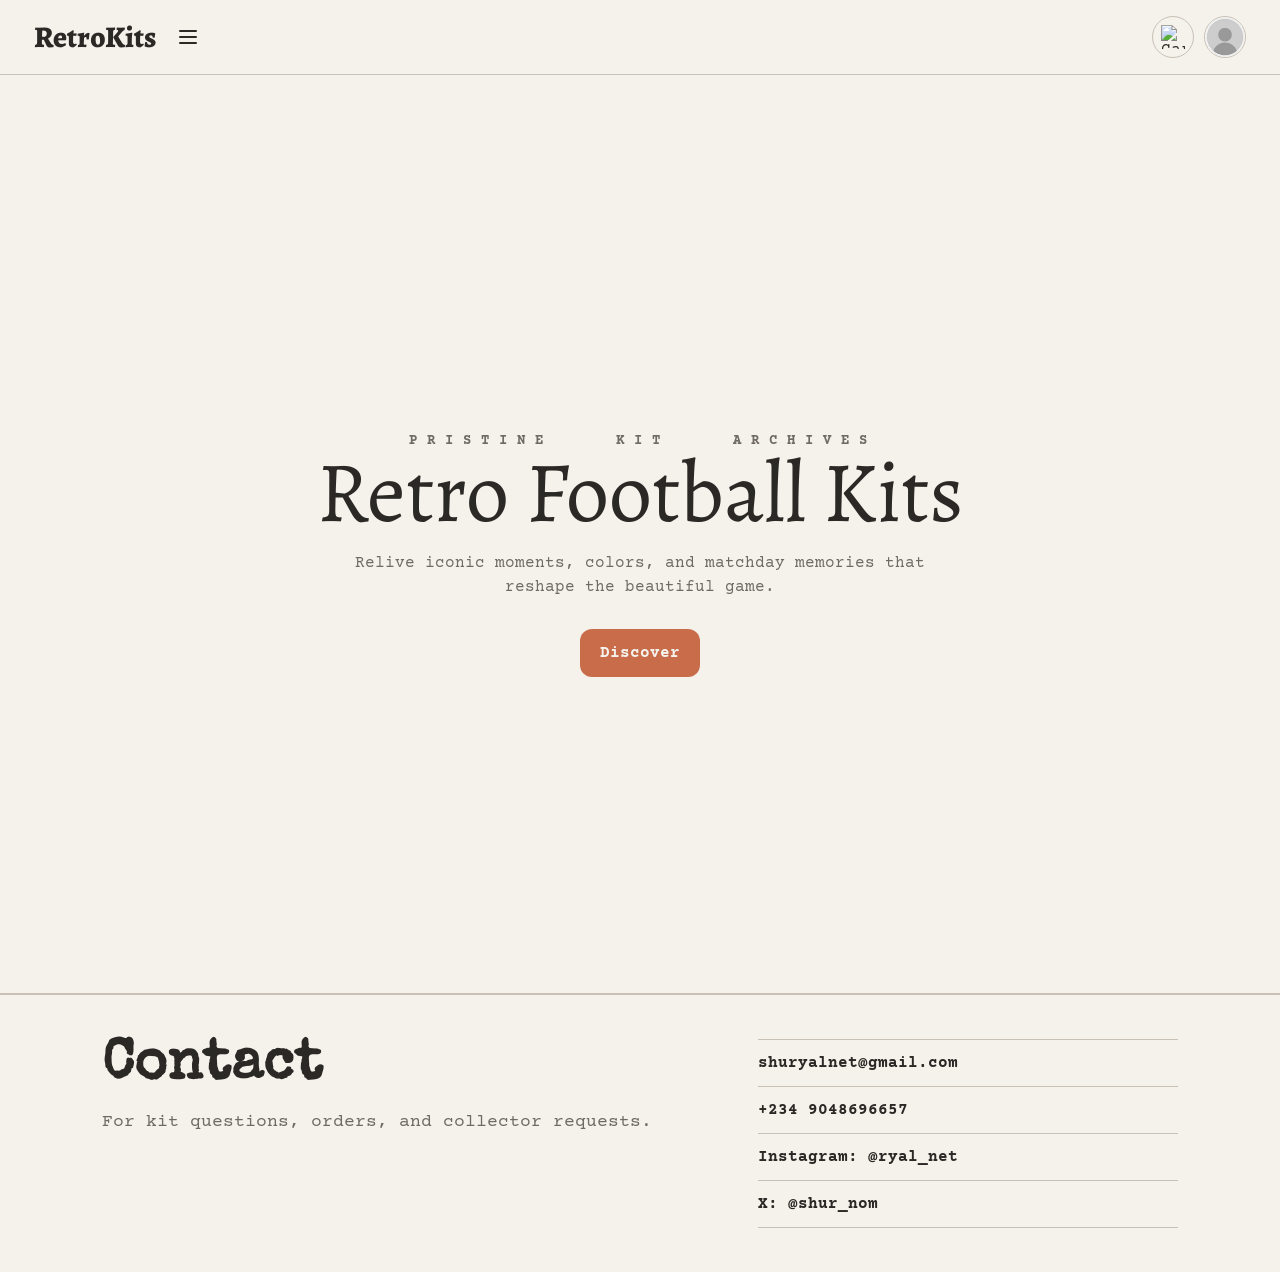
==== commit 253d120c: "initial commit" ====
--- a/index.html
+++ b/index.html
@@ -16,7 +16,9 @@
       <span></span>
       <span></span>
     </button>
+  
   </div>
+
 
   <nav class="site-menu" id="siteMenu">
     <a href="index.html">Home</a>
@@ -24,7 +26,6 @@
     <a href="pages/cart.html">Cart (<span id="cart-count">0</span>)</a>
     <button id="themeToggle" type="button">Toggle Theme</button>
   </nav>
-
   <div class="navbar-actions">
     <a class="cart-icon-link" href="pages/cart.html" aria-label="Cart">
       <img class="cart-icon" data-cart-icon alt="Cart">
@@ -53,10 +54,10 @@
   </div>
 
   <div class="footer-links">
-    <a href="mailto:support@retrokits.com">support@retrokits.comgehow</a>
-    <a href="tel:+2348000000000">+234 9048696657</a>
-    <a href="https://www.instagram.com/stitchng" target="_blank" rel="noreferrer">Instagram: @ryal_net</a>
-    <a href="https://x.com/stitchng" target="_blank" rel="noreferrer">X: @shur_nom</a>
+    <a href="mailto:shuryalnet@gmail.com">shuryalnet@gmail.com</a>
+    <a href="tel:+2349048696657">+234 9048696657</a>
+    <a href="https://www.instagram.com/ryal_net" target="_blank" rel="noreferrer">Instagram: @ryal_net</a>
+    <a href="https://x.com/shur_nom" target="_blank" rel="noreferrer">X: @shur_nom</a>
   </div>
 </footer>
 
--- a/style.css
+++ b/style.css
@@ -635,6 +635,111 @@
   margin: 0 0 22px;
 }
 
+.filter-sort-container {
+  margin-bottom: 20px;
+  border: 1px solid var(--line);
+  border-radius: var(--radius);
+  background: var(--card);
+}
+
+.filter-sort-toggle {
+  width: 100%;
+  padding: 16px;
+  background: var(--control);
+  border: none;
+  border-radius: var(--radius);
+  cursor: pointer;
+  display: flex;
+  justify-content: space-between;
+  align-items: center;
+  font-weight: 700;
+  color: var(--text);
+  font-size: 14px;
+  text-transform: uppercase;
+  transition: background 0.2s;
+  border: 1px solid var(--line);
+}
+
+.filter-sort-toggle:hover {
+  background: var(--control-hover);
+}
+
+.toggle-icon {
+  font-size: 20px;
+  display: inline-block;
+  transition: transform 0.3s ease;
+}
+
+.filter-sort-toggle[aria-expanded="false"] .toggle-icon {
+  transform: rotate(180deg);
+}
+
+.filter-sort-content {
+  max-height: 500px;
+  overflow: hidden;
+  transition: max-height 0.3s ease, padding 0.3s ease;
+}
+
+.filter-sort-content[aria-hidden="true"] {
+  max-height: 0;
+  padding: 0;
+}
+
+.filter-sort-controls {
+  display: grid;
+  gap: 20px;
+  padding: 16px;
+  border-top: 1px solid var(--line);
+}
+
+.sort-section,
+.filter-section {
+  display: grid;
+  gap: 10px;
+}
+
+.control-label {
+  color: var(--muted);
+  display: block;
+  font-size: 13px;
+  font-weight: 700;
+  text-transform: uppercase;
+  margin: 0;
+}
+
+.sort-select {
+  background: var(--control);
+  border: 1px solid var(--line);
+  border-radius: var(--radius);
+  color: var(--text);
+  font: inherit;
+  padding: 10px 12px;
+  width: 100%;
+  box-sizing: border-box;
+  cursor: pointer;
+}
+
+.sort-select:hover {
+  background: var(--control-hover);
+}
+
+.filter-group {
+  display: grid;
+  gap: 10px;
+}
+
+.filter-checkbox {
+  accent-color: var(--accent);
+  cursor: pointer;
+}
+
+.products-divider {
+  height: 2px;
+  border: none;
+  background: linear-gradient(to right, var(--line), transparent);
+  margin: 20px 0;
+}
+
 .shop-grid {
   align-items: stretch;
   grid-template-columns: repeat(3, minmax(0, 1fr));
@@ -2010,6 +2115,10 @@
   .order-history-card {
     grid-column: span 3;
   }
+
+  .shop-grid {
+    grid-template-columns: repeat(2, minmax(0, 1fr));
+  }
 }
 
 @media (max-width: 768px) {
@@ -2054,6 +2163,14 @@
     padding: 24px;
     max-width: calc(100vw - 40px);
   }
+
+  .shop-grid {
+    grid-template-columns: repeat(2, minmax(0, 1fr));
+  }
+
+  .filter-sort-controls {
+    grid-template-columns: 1fr;
+  }
 }
 
 .profile-guest {
@@ -2280,6 +2397,14 @@
     grid-template-columns: 1fr;
   }
 
+  .filter-sort-controls {
+    grid-template-columns: 1fr;
+  }
+
+  .filter-sort-toggle {
+    padding: 12px;
+  }
+
   .quantity-controls {
     justify-content: flex-start;
   }
